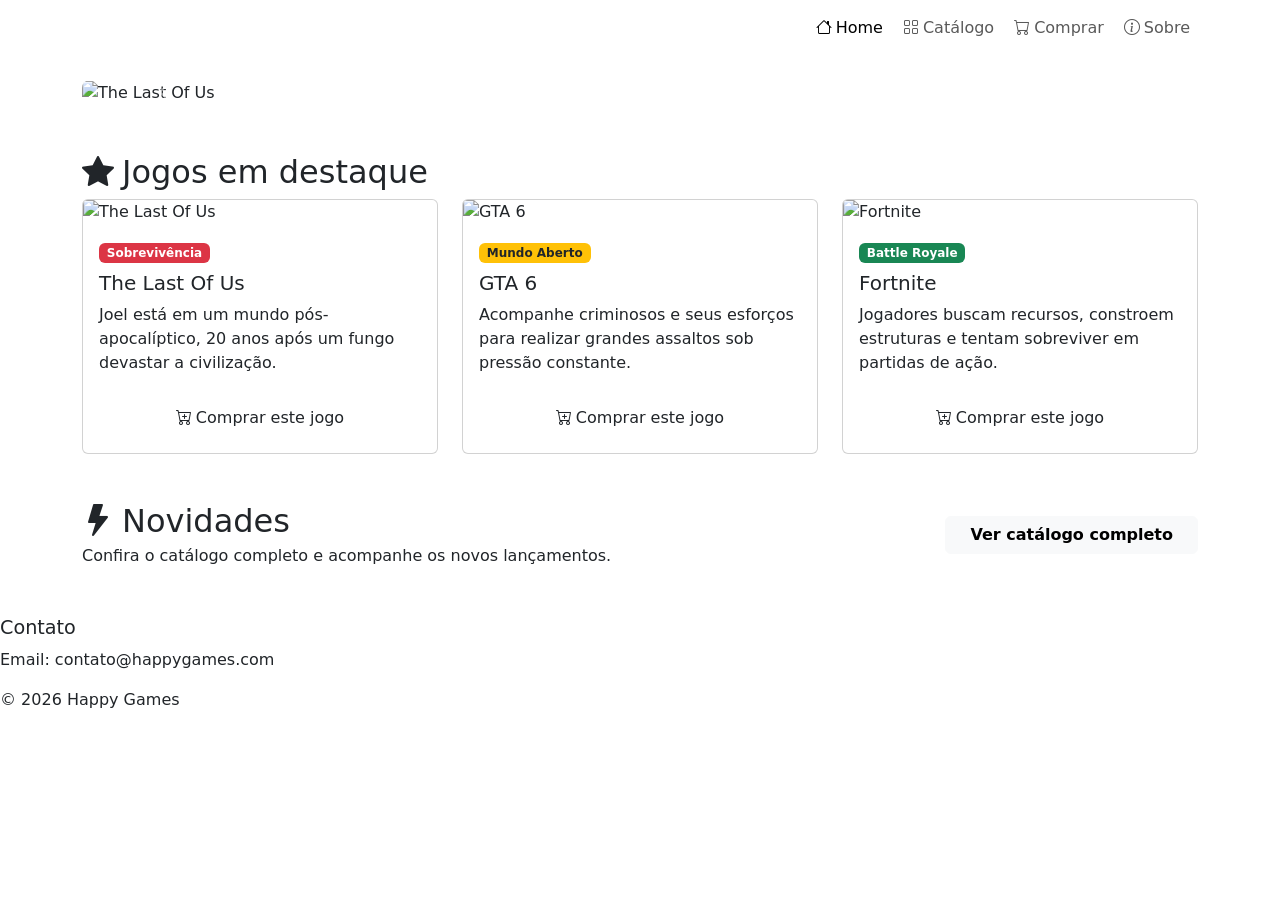
==== HTML/index.html @ f70ce32c "refactor: mover páginas HTML para a pasta HTML/" ====
<!doctype html>
<html lang="pt-BR">

<head>
  <meta charset="UTF-8" />
  <meta name="viewport" content="width=device-width, initial-scale=1.0" />
  <link rel="stylesheet" href="../CSS/style.css" />
  <link rel="stylesheet" href="../CSS/desktop.css" media="(min-width:1024px)" />
  <link href="https://cdn.jsdelivr.net/npm/bootstrap@5.3.0/dist/css/bootstrap.min.css" rel="stylesheet">
  <link href="https://cdn.jsdelivr.net/npm/bootstrap-icons@1.11.0/font/bootstrap-icons.css" rel="stylesheet">
  <title>Happy Games Store</title>
</head>

<body>
  <nav class="navbar navbar-expand-lg navbar-custom">
    <div class="container">
      <a class="navbar-brand text-white navbar-brand-custom" href="index.html">
        <i class="bi bi-controller me-2"></i>Happy Games
      </a>
      <button class="navbar-toggler" type="button" data-bs-toggle="collapse" data-bs-target="#navMenu" aria-controls="navMenu" aria-expanded="false" aria-label="Menu">
        <span class="navbar-toggler-icon"></span>
      </button>
      <div class="collapse navbar-collapse justify-content-end" id="navMenu">
        <ul class="navbar-nav gap-1">
          <li class="nav-item"><a class="nav-link active" href="index.html"><i class="bi bi-house me-1"></i>Home</a></li>
          <li class="nav-item"><a class="nav-link" href="catalogo.html"><i class="bi bi-grid me-1"></i>Catálogo</a></li>
          <li class="nav-item"><a class="nav-link" href="compra.html"><i class="bi bi-cart me-1"></i>Comprar</a></li>
          <li class="nav-item"><a class="nav-link" href="sobre.html"><i class="bi bi-info-circle me-1"></i>Sobre</a></li>
        </ul>
      </div>
    </div>
  </nav>

  <main>
    <div class="container py-4">
      <div id="heroCarousel" class="carousel slide hero-carousel mb-5 rounded-3 overflow-hidden" data-bs-ride="carousel" data-bs-interval="4000">
        <div class="carousel-indicators">
          <button type="button" data-bs-target="#heroCarousel" data-bs-slide-to="0" class="active"></button>
          <button type="button" data-bs-target="#heroCarousel" data-bs-slide-to="1"></button>
          <button type="button" data-bs-target="#heroCarousel" data-bs-slide-to="2"></button>
        </div>
        <div class="carousel-inner">
          <div class="carousel-item active">
            <img src="../Imagens/TLOU.jpg" alt="The Last Of Us">
            <div class="carousel-caption d-block">
              <span class="badge bg-danger badge-genero mb-2">Sobrevivência</span>
              <h2>The Last Of Us</h2>
              <p class="d-none d-md-block">Joel está em um mundo pós-apocalíptico, 20 anos após um fungo devastar a civilização.</p>
              <a href="compra.html" class="btn btn-comprar px-4 py-2" onclick="showToast('The Last Of Us')">Comprar agora</a>
            </div>
          </div>
          <div class="carousel-item">
            <img src="../Imagens/GTA.jpg" alt="GTA 6">
            <div class="carousel-caption d-block">
              <span class="badge bg-warning text-dark badge-genero mb-2">Mundo Aberto</span>
              <h2>GTA 6</h2>
              <p class="d-none d-md-block">Acompanhe criminosos e seus esforços para realizar grandes assaltos sob pressão constante.</p>
              <a href="compra.html" class="btn btn-comprar px-4 py-2" onclick="showToast('GTA 6')">Comprar agora</a>
            </div>
          </div>
          <div class="carousel-item">
            <img src="../Imagens/FORT.jpg" alt="Fortnite">
            <div class="carousel-caption d-block">
              <span class="badge bg-success badge-genero mb-2">Battle Royale</span>
              <h2>Fortnite</h2>
              <p class="d-none d-md-block">Jogadores buscam recursos, constroem estruturas e tentam sobreviver em partidas de ação.</p>
              <a href="compra.html" class="btn btn-comprar px-4 py-2" onclick="showToast('Fortnite')">Comprar agora</a>
            </div>
          </div>
        </div>
        <button class="carousel-control-prev" type="button" data-bs-target="#heroCarousel" data-bs-slide="prev">
          <span class="carousel-control-prev-icon"></span>
        </button>
        <button class="carousel-control-next" type="button" data-bs-target="#heroCarousel" data-bs-slide="next">
          <span class="carousel-control-next-icon"></span>
        </button>
      </div>
      <h2 class="section-title"><i class="bi bi-star-fill me-2" style="color:var(--accent)"></i>Jogos em destaque</h2>
      <div class="row row-cols-1 row-cols-md-3 g-4 mb-5">

        <div class="col">
          <div class="card game-card">
            <img src="../Imagens/TLOU.jpg" class="card-img-top" alt="The Last Of Us">
            <div class="card-body">
              <span class="badge bg-danger badge-genero mb-2">Sobrevivência</span>
              <h5 class="card-title">The Last Of Us</h5>
              <p class="card-text">Joel está em um mundo pós-apocalíptico, 20 anos após um fungo devastar a civilização.</p>
            </div>
            <div class="card-footer bg-transparent border-0 pb-3">
              <a href="compra.html" class="btn btn-comprar w-100" onclick="showToast('The Last Of Us')">
                <i class="bi bi-cart-plus me-1"></i>Comprar este jogo
              </a>
            </div>
          </div>
        </div>

        <div class="col">
          <div class="card game-card">
            <img src="../Imagens/GTA.jpg" class="card-img-top" alt="GTA 6">
            <div class="card-body">
              <span class="badge bg-warning text-dark badge-genero mb-2">Mundo Aberto</span>
              <h5 class="card-title">GTA 6</h5>
              <p class="card-text">Acompanhe criminosos e seus esforços para realizar grandes assaltos sob pressão constante.</p>
            </div>
            <div class="card-footer bg-transparent border-0 pb-3">
              <a href="compra.html" class="btn btn-comprar w-100" onclick="showToast('GTA 6')">
                <i class="bi bi-cart-plus me-1"></i>Comprar este jogo
              </a>
            </div>
          </div>
        </div>
        <div class="col">
          <div class="card game-card">
            <img src="../Imagens/FORT.jpg" class="card-img-top" alt="Fortnite">
            <div class="card-body">
              <span class="badge bg-success badge-genero mb-2">Battle Royale</span>
              <h5 class="card-title">Fortnite</h5>
              <p class="card-text">Jogadores buscam recursos, constroem estruturas e tentam sobreviver em partidas de ação.</p>
            </div>
            <div class="card-footer bg-transparent border-0 pb-3">
              <a href="compra.html" class="btn btn-comprar w-100" onclick="showToast('Fortnite')">
                <i class="bi bi-cart-plus me-1"></i>Comprar este jogo
              </a>
            </div>
          </div>
        </div>

      </div>

      <aside class="novidades-box mb-4">
        <div class="d-flex align-items-center justify-content-between flex-wrap gap-3">
          <div>
            <h2 class="mb-1"><i class="bi bi-lightning-fill me-2"></i>Novidades</h2>
            <p class="mb-0">Confira o catálogo completo e acompanhe os novos lançamentos.</p>
          </div>
          <a href="catalogo.html" class="btn btn-light fw-bold px-4">Ver catálogo completo</a>
        </div>
      </aside>

    </div>
  </main>

  <div class="toast-container-custom">
    <div id="gameToast" class="toast align-items-center text-bg-success border-0" role="alert" aria-live="assertive" aria-atomic="true">
      <div class="d-flex">
        <div class="toast-body fw-semibold">
          <i class="bi bi-check-circle me-2"></i><span id="toastMsg">Jogo adicionado!</span>
        </div>
        <button type="button" class="btn-close btn-close-white me-2 m-auto" data-bs-dismiss="toast"></button>
      </div>
    </div>
  </div>

  <footer>
    <h2 style="font-size:1.2rem; margin-bottom:0.5rem;">Contato</h2>
    <p>Email: contato@happygames.com</p>
    <p>&copy; 2026 Happy Games</p>
  </footer>

  <script src="https://cdn.jsdelivr.net/npm/bootstrap@5.3.0/dist/js/bootstrap.bundle.min.js"></script>
  <script src="../JavaScript/script.js"></script>
</body>
</html>
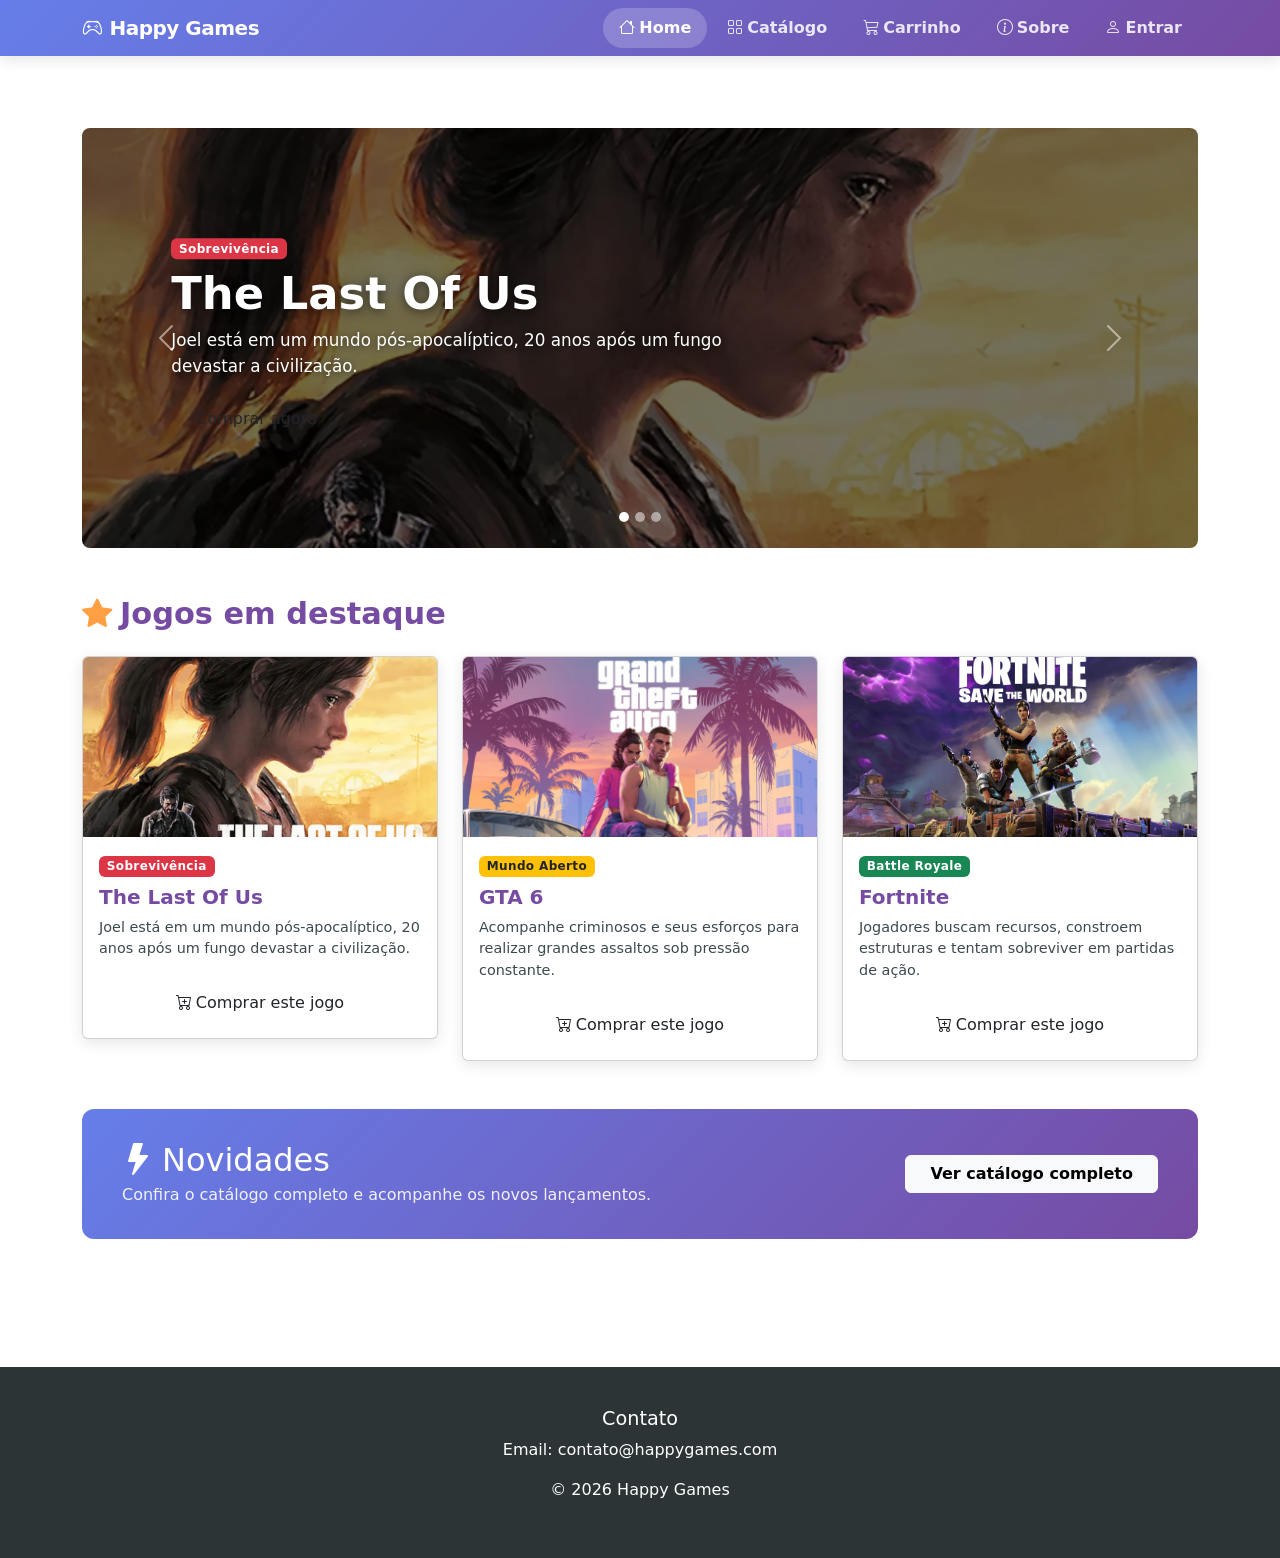
==== commit 00f4163b: "feat(navbar): adiciona carrinho e area de login em todas as paginas" ====
--- a/HTML/index.html
+++ b/HTML/index.html
@@ -24,8 +24,14 @@
         <ul class="navbar-nav gap-1">
           <li class="nav-item"><a class="nav-link active" href="index.html"><i class="bi bi-house me-1"></i>Home</a></li>
           <li class="nav-item"><a class="nav-link" href="catalogo.html"><i class="bi bi-grid me-1"></i>Catálogo</a></li>
-          <li class="nav-item"><a class="nav-link" href="compra.html"><i class="bi bi-cart me-1"></i>Comprar</a></li>
+          <li class="nav-item">
+            <a class="nav-link" href="carrinho.html" id="cartLink">
+              <i class="bi bi-cart3 me-1"></i>Carrinho
+              <span class="badge cart-badge" id="cartBadge" style="display:none;">0</span>
+            </a>
+          </li>
           <li class="nav-item"><a class="nav-link" href="sobre.html"><i class="bi bi-info-circle me-1"></i>Sobre</a></li>
+          <ul id="navbarAuth" class="navbar-nav gap-1"></ul>
         </ul>
       </div>
     </div>
@@ -158,6 +164,9 @@
   </footer>
 
   <script src="https://cdn.jsdelivr.net/npm/bootstrap@5.3.0/dist/js/bootstrap.bundle.min.js"></script>
+  <script src="../JavaScript/dados.js"></script>
+  <script src="../JavaScript/auth.js"></script>
+  <script src="../JavaScript/carrinho.js"></script>
   <script src="../JavaScript/script.js"></script>
 </body>
 </html>
--- a/CSS/style.css
+++ b/CSS/style.css
@@ -0,0 +1,638 @@
+    /* ============================================================
+       CARRINHO – badge e botão de adicionar ao carrinho
+    ============================================================ */
+    .cart-badge {
+      background: var(--accent);
+      color: #fff;
+      font-size: 0.65rem;
+      border-radius: 10px;
+      padding: 0.15em 0.5em;
+      min-width: 18px;
+      display: inline-flex;
+      align-items: center;
+      justify-content: center;
+      font-weight: 700;
+      vertical-align: middle;
+    }
+
+    .btn-cart {
+      background: rgba(255,255,255,0.12);
+      color: #fff;
+      border: 1.5px solid rgba(255,255,255,0.5);
+      border-radius: var(--radius);
+      font-weight: 700;
+      font-size: 0.88rem;
+      padding: 0.55rem 0.9rem;
+      transition: background 0.2s, border-color 0.2s;
+    }
+
+    .btn-cart:hover {
+      background: rgba(255,255,255,0.22);
+      border-color: #fff;
+      color: #fff;
+    }
+
+    .game-card .btn-cart {
+      background: #f0eeff;
+      color: var(--primary-dark);
+      border-color: #d0cbf0;
+    }
+
+    .game-card .btn-cart:hover {
+      background: var(--primary);
+      color: #fff;
+      border-color: var(--primary);
+    }
+
+    /* ============================================================
+       PAGAMENTO – seções PIX e boleto
+    ============================================================ */
+    .payment-btn {
+      font-size: 0.9rem;
+      padding: 0.5rem 1.1rem;
+      border-radius: 8px;
+      font-weight: 600;
+    }
+
+    .pix-icon {
+      font-size: 5rem;
+      color: var(--primary);
+    }
+
+    .boleto-icon {
+      font-size: 3.5rem;
+      color: #333;
+    }
+
+    .boleto-code {
+      background: #f5f5f5;
+      border: 1px solid #ddd;
+      font-size: 0.78rem;
+      word-break: break-all;
+    }
+
+    .navbar-brand-custom {
+      font-size: 1.5rem;
+      font-weight: 800;
+      letter-spacing: -0.5px;
+    }
+
+    /* ============================================================
+       PREÇO – tag de preço nos cards e resumo de compra
+    ============================================================ */
+    .preco-tag {
+      font-size: 1.1rem;
+      font-weight: 800;
+      color: var(--primary-dark);
+      letter-spacing: -0.3px;
+    }
+
+    .price-summary {
+      background: #f8f6ff;
+      border: 1.5px solid rgba(102, 126, 234, 0.25);
+      border-radius: var(--radius);
+      padding: 1rem 1.2rem;
+    }
+
+    .price-summary .resumo-item {
+      display: flex;
+      justify-content: space-between;
+      padding: 0.4rem 0;
+      border-bottom: 1px solid #ede8ff;
+      font-size: 0.95rem;
+    }
+
+    .price-summary .resumo-item:last-child {
+      border-bottom: none;
+    }
+
+    .price-summary .total-row {
+      color: var(--primary-dark);
+      font-size: 1.05rem;
+      padding-top: 0.6rem;
+    }
+
+    /* ============================================================
+       CARD – melhorias visuais de hover e imagem
+    ============================================================ */
+
+    .navbar-custom {
+      background: linear-gradient(135deg, var(--primary) 0%, var(--primary-dark) 100%);
+      box-shadow: var(--shadow);
+      padding: 0.8rem 0;
+    }
+
+    .navbar-custom .nav-link {
+      color: rgba(255, 255, 255, 0.85) !important;
+      font-weight: 600;
+      padding: 0.5rem 1rem !important;
+      border-radius: 50px;
+      transition: all 0.3s;
+    }
+
+    .navbar-custom .nav-link:hover,
+    .navbar-custom .nav-link.active {
+      background: rgba(255, 255, 255, 0.2);
+      color: #fff !important;
+    }
+
+    .navbar-toggler {
+      border-color: rgba(255, 255, 255, 0.4) !important;
+    }
+
+    .navbar-toggler-icon {
+      filter: invert(1);
+    }
+
+    .hero-carousel .carousel-item {
+      height: 420px;
+      position: relative;
+    }
+
+    .hero-carousel .carousel-item img {
+      width: 100%;
+      height: 420px;
+      object-fit: cover;
+      filter: brightness(0.45);
+    }
+
+    .hero-carousel .carousel-caption {
+      bottom: 50%;
+      transform: translateY(50%);
+      text-align: left;
+      left: 8%;
+      right: 40%;
+    }
+
+    .hero-carousel .carousel-caption h2 {
+      font-size: 2.8rem;
+      font-weight: 800;
+      text-shadow: 0 2px 12px rgba(0, 0, 0, 0.6);
+      margin-bottom: 0.5rem;
+    }
+
+    .hero-carousel .carousel-caption p {
+      font-size: 1.05rem;
+      text-shadow: 0 1px 6px rgba(0, 0, 0, 0.5);
+      margin-bottom: 1.2rem;
+    }
+
+    .hero-carousel .carousel-indicators button {
+      width: 10px;
+      height: 10px;
+      border-radius: 50%;
+    }
+
+    .badge-genero {
+      font-size: 0.72rem;
+      padding: 4px 10px;
+      border-radius: 20px;
+      font-weight: 600;
+      letter-spacing: 0.03em;
+    }
+
+    .game-card {
+      border: none;
+      border-radius: var(--radius);
+      box-shadow: var(--shadow);
+      transition: transform 0.3s ease, box-shadow 0.3s ease;
+      overflow: hidden;
+      height: 100%;
+    }
+
+    .game-card:hover {
+      transform: translateY(-8px);
+      box-shadow: 0 12px 30px rgba(0, 0, 0, 0.15);
+    }
+
+    .game-card .card-img-top {
+      height: 180px;
+      object-fit: cover;
+    }
+
+    .game-card .card-title {
+      color: var(--primary-dark);
+      font-weight: 700;
+    }
+
+    .game-card .card-text {
+      color: var(--text-light);
+      font-size: 0.9rem;
+    }
+
+    .btn-comprar {
+      background: var(--primary);
+      color: #fff;
+      border: none;
+      border-radius: 8px;
+      font-weight: 600;
+      transition: background 0.3s;
+    }
+
+    .btn-comprar:hover {
+      background: var(--primary-dark);
+      color: #fff;
+    }
+
+    .section-title {
+      color: var(--primary-dark);
+      font-weight: 800;
+      font-size: 1.9rem;
+      margin-bottom: 1.5rem;
+    }
+
+    .novidades-box {
+      background: linear-gradient(135deg, var(--primary) 0%, var(--primary-dark) 100%);
+      color: #fff;
+      border-radius: var(--radius);
+      padding: 2rem 2.5rem;
+    }
+
+    .novidades-box h2 {
+      color: #fff;
+    }
+
+    .novidades-box p {
+      opacity: 0.9;
+    }
+
+    .toast-container-custom {
+      position: fixed;
+      bottom: 1.5rem;
+      right: 1.5rem;
+      z-index: 9999;
+    }
+
+    footer {
+      background: #2d3436;
+      color: #fff;
+      padding: 2.5rem 0;
+      margin-top: 2rem;
+      text-align: center;
+    }
+
+    @media (max-width: 768px) {
+
+      .hero-carousel .carousel-item,
+      .hero-carousel .carousel-item img {
+        height: 280px;
+      }
+
+      .hero-carousel .carousel-caption {
+        right: 5%;
+        bottom: 40%;
+        transform: translateY(40%);
+      }
+
+      .hero-carousel .carousel-caption h2 {
+        font-size: 1.6rem;
+      }
+    }
+
+    :root {
+      --primary: #667eea;
+      --primary-dark: #764ba2;
+      --accent: #ff9f43;
+      --text-dark: #2d3436;
+      --text-light: #3c4a4f;
+      --bg-light: #f5f6fa;
+      --white: #ffffff;
+      --shadow: 0 4px 15px rgba(0, 0, 0, 0.1);
+      --radius: 12px;
+    }
+
+    * {
+      margin: 0;
+      padding: 0;
+      box-sizing: border-box;
+    }
+
+    html {
+      font-size: 100%;
+      scroll-behavior: smooth;
+    }
+
+    body {
+      font-family: "Segoe UI", Tahoma, sans-serif;
+      background-color: var(--bg-light);
+      color: var(--text-dark);
+      line-height: 1.6;
+      display: flex;
+      flex-direction: column;
+      min-height: 100vh;
+    }
+
+    .container {
+      width: 90%;
+      max-width: 1300px;
+      margin: 0 auto;
+    }
+
+    header {
+      background: linear-gradient(135deg,
+          var(--primary) 0%,
+          var(--primary-dark) 100%);
+      color: var(--white);
+      padding: 4rem 0;
+      text-align: center;
+      box-shadow: var(--shadow);
+    }
+
+    header>* {
+      width: 90%;
+      max-width: 1300px;
+      margin: 0 auto;
+    }
+
+    header h1 {
+      font-size: 2.5rem;
+      margin-bottom: 1rem;
+    }
+
+    header nav ul {
+      list-style: none;
+      display: flex;
+      justify-content: center;
+      gap: 1.5rem;
+      margin-top: 1.5rem;
+      flex-wrap: wrap;
+    }
+
+    header nav a {
+      color: var(--white);
+      text-decoration: none;
+      font-weight: bold;
+      padding: 0.6rem 1.5rem;
+      border: 1px solid rgba(255, 255, 255, 0.3);
+      border-radius: 50px;
+      transition: all 0.3s ease;
+    }
+
+    header nav a:hover {
+      background: var(--white);
+      color: var(--primary-dark);
+    }
+
+    main {
+      flex: 1;
+      padding: 3rem 0;
+    }
+
+    #jogos {
+      display: grid;
+      grid-template-columns: repeat(auto-fit, minmax(260px, 1fr));
+      gap: 2.5rem;
+      margin-top: 2rem;
+      padding: 0.5rem 0;
+    }
+
+    aside[aria-labelledby="novidades"] {
+      margin-top: 2rem;
+    }
+
+    main>.container>section[aria-labelledby="apresentacao"] {
+      text-align: center;
+      padding: 2rem 0;
+    }
+
+    main>.container>section[aria-labelledby="apresentacao"] h2 {
+      font-size: 2rem;
+      margin-bottom: 0.8rem;
+    }
+
+    main>.container>section[aria-labelledby="apresentacao"] p {
+      margin: 0.4rem auto;
+      max-width: 90%;
+      color: var(--text-light);
+    }
+
+    #jogos h2,
+    .titulo-secao {
+      grid-column: 1 / -1;
+      font-size: 2.2rem;
+      margin-bottom: 1.5rem;
+      text-align: center;
+      color: var(--primary-dark);
+    }
+
+    .navsec ul {
+      list-style: none;
+      padding: 0;
+      display: flex;
+      gap: 1rem;
+    }
+
+    .navsec a {
+      color: var(--white);
+      background: rgba(255, 255, 255, 0.08);
+      padding: 0.5rem 0.9rem;
+      border-radius: 8px;
+      text-decoration: none;
+    }
+
+    article {
+      background: var(--white);
+      border-radius: var(--radius);
+      overflow: hidden;
+      box-shadow: var(--shadow);
+      display: flex;
+      flex-direction: column;
+      transition: transform 0.3s ease;
+    }
+
+    article:hover {
+      transform: translateY(-10px);
+    }
+
+    article h3 {
+      padding: 1.5rem 1.5rem 0.5rem;
+      color: var(--primary-dark);
+    }
+
+    article p {
+      padding: 0 1.5rem;
+      color: var(--text-light);
+      flex-grow: 1;
+      margin-bottom: 1rem;
+    }
+
+    article a,
+    .btn-compra {
+      display: block;
+      margin: 0 1.5rem 1.5rem 1.5rem;
+      background: var(--primary);
+      color: var(--white);
+      text-align: center;
+      padding: 0.8rem;
+      text-decoration: none;
+      border-radius: 8px;
+      font-weight: bold;
+      transition: background 0.3s;
+    }
+
+    .formcompra {
+      background: var(--white);
+      padding: 2.5rem;
+      border-radius: var(--radius);
+      box-shadow: var(--shadow);
+      max-width: 700px;
+      margin: 2rem auto;
+    }
+
+    .formcompra button[type="submit"] {
+      width: auto !important;
+      display: block;
+      margin: 1.25rem auto 0;
+      padding: 0.85rem 2rem;
+      min-width: 220px;
+      box-shadow: var(--shadow);
+    }
+
+    fieldset {
+      border: 1px solid #eee;
+      padding: 1.5rem;
+      margin-bottom: 1.5rem;
+      border-radius: 10px;
+    }
+
+    legend {
+      font-weight: bold;
+      padding: 0 10px;
+      color: var(--primary);
+    }
+
+    label {
+      display: block;
+      margin-bottom: 0.4rem;
+      font-weight: 600;
+      margin-top: 0.5rem;
+    }
+
+    input,
+    select {
+      width: 100%;
+      padding: 0.8rem;
+      border: 1px solid #ddd;
+      border-radius: 8px;
+      margin-bottom: 0.5rem;
+      font-size: 1rem;
+    }
+
+    button[type="submit"] {
+      width: 100%;
+      background: var(--primary);
+      color: white;
+      padding: 1rem;
+      border: none;
+      border-radius: 8px;
+      font-size: 1.2rem;
+      font-weight: bold;
+      cursor: pointer;
+      transition: 0.3s;
+    }
+
+    button[type="submit"]:hover {
+      background: var(--primary-dark);
+    }
+
+    footer {
+      background: #2d3436;
+      color: var(--white);
+      text-align: center;
+      padding: 3rem 0;
+      margin-top: 2rem;
+    }
+
+    @media (min-width: 1800px) {
+      html {
+        font-size: 120%;
+      }
+    }
+
+    /* Mobile */
+    @media (max-width: 768px) {
+      header {
+        padding: 2rem 0;
+      }
+
+      header h1 {
+        font-size: 1.8rem;
+      }
+
+      .formcompra {
+        padding: 1.5rem;
+        width: 95%;
+      }
+
+      #jogos {
+        grid-template-columns: 1fr;
+        gap: 1.4rem;
+        padding: 0.5rem 0;
+      }
+
+      main>.container>section[aria-labelledby="apresentacao"] {
+        text-align: center;
+        padding: 2rem 0;
+      }
+
+      main>.container>section[aria-labelledby="apresentacao"] h2 {
+        font-size: 1.8rem;
+        margin-bottom: 0.6rem;
+      }
+
+      main>.container>section[aria-labelledby="apresentacao"] p {
+        margin: 0.4rem auto;
+        max-width: 90%;
+        color: var(--text-light);
+      }
+
+      article {
+        padding: 1rem;
+        min-height: auto;
+      }
+
+      .formcompra button[type="submit"] {
+        width: 100% !important;
+        min-width: 0;
+      }
+    }
+
+    .sobre-projeto,
+    .nossamissao,
+    .oquefazemos,
+    .nossovalores {
+      background: var(--white);
+      padding: 2.5rem;
+      border-radius: var(--radius);
+      box-shadow: var(--shadow);
+      margin-bottom: 2rem;
+      transition: transform 0.3s ease;
+    }
+
+    .sobre-projeto:hover,
+    .nossamissao:hover,
+    .oquefazemos:hover,
+    .nossovalores:hover {
+      transform: translateY(-5px);
+    }
+
+    main section h2 {
+      color: var(--primary-dark);
+      margin-bottom: 1rem;
+      font-size: 1.8rem;
+    }
+
+    .sobre-projeto p,
+    .nossamissao p,
+    .oquefazemos p,
+    .nossovalores p {
+      color: var(--text-dark);
+      font-size: 1.1rem;
+    }
+
+    .imagemdocard {
+      width: 250px !important;
+      height: 180px !important;
+      border-radius: 5%;
+
+    }
--- a/CSS/desktop.css
+++ b/CSS/desktop.css
@@ -0,0 +1,269 @@
+    /* Navbar global: ver style.css */
+
+    .search-bar .form-control {
+      border-radius: 50px 0 0 50px;
+      border: 2px solid #e0e0e0;
+      padding: 0.65rem 1.2rem;
+      font-size: 0.95rem;
+    }
+
+    .search-bar .form-control:focus {
+      border-color: var(--primary);
+      box-shadow: none;
+    }
+
+    .search-bar .btn-search {
+      border-radius: 0 50px 50px 0;
+      background: var(--primary);
+      color: #fff;
+      border: none;
+      padding: 0.65rem 1.4rem;
+      font-weight: 600;
+      transition: background 0.3s;
+    }
+
+    .search-bar .btn-search:hover {
+      background: var(--primary-dark);
+    }
+
+    .btn-filtro {
+      border: 2px solid var(--primary);
+      color: var(--primary);
+      border-radius: 50px;
+      padding: 0.6rem 1.4rem;
+      font-weight: 600;
+      background: transparent;
+      transition: all 0.3s;
+    }
+
+    .btn-filtro:hover {
+      background: var(--primary);
+      color: #fff;
+    }
+
+    /* .badge-genero, .game-card, .btn-comprar, .section-title: ver style.css */
+
+    .offcanvas-header {
+      background: linear-gradient(135deg, var(--primary) 0%, var(--primary-dark) 100%);
+      color: #fff;
+    }
+
+    .offcanvas-header .btn-close {
+      filter: invert(1);
+    }
+
+    .filter-label {
+      font-weight: 700;
+      color: var(--primary-dark);
+      font-size: 0.85rem;
+      text-transform: uppercase;
+      letter-spacing: 0.06em;
+      margin-bottom: 0.6rem;
+    }
+
+    .form-check-input:checked {
+      background-color: var(--primary);
+      border-color: var(--primary);
+    }
+
+    #noResults {
+      display: none;
+      text-align: center;
+      padding: 3rem 0;
+      color: var(--text-light);
+    }
+
+    /* .toast-container-custom, footer: ver style.css */
+
+    @media (min-width: 1024px) {
+      header {
+        padding: 1.5rem 0;
+      }
+
+      header .container {
+        display: flex;
+        align-items: center;
+        justify-content: space-between;
+        gap: 2rem;
+      }
+
+      header:not(:has(.container)) {
+        display: grid;
+        grid-template-columns: auto 1fr auto;
+        align-items: center;
+        gap: 1rem;
+        padding: 1.5rem 5%;
+      }
+
+      header:not(:has(.container))>* {
+        width: auto;
+        max-width: none;
+        margin: 0;
+      }
+
+      header:not(:has(.container)) h1 {
+        grid-column: 1;
+        margin: 0;
+      }
+
+      header:not(:has(.container)) p {
+        grid-column: 2;
+        margin: 0;
+      }
+
+      header:not(:has(.container)) nav {
+        grid-column: 3;
+        justify-self: end;
+      }
+
+      header>.container {
+        width: 90%;
+        max-width: 1300px;
+        margin: 0 auto;
+      }
+
+      header h1 {
+        font-size: 1.6rem;
+        margin: 0.5rem 0;
+        display: flex;
+        align-items: center;
+        gap: 0.6rem;
+      }
+
+      header nav ul {
+        justify-content: flex-end;
+        margin-top: 0;
+        flex-wrap: nowrap;
+      }
+
+      main>.container>section[aria-labelledby="apresentacao"] {
+        padding: 2rem 0 3rem;
+        text-align: center;
+        background: linear-gradient(135deg,
+            var(--primary) 0%,
+            var(--primary-dark) 100%);
+        color: var(--white);
+        border-radius: 12px;
+        margin-bottom: 3rem;
+      }
+
+      main>.container>section[aria-labelledby="apresentacao"] h2 {
+        font-size: 2.4rem;
+        margin-bottom: 1rem;
+        color: #fff;
+        text-shadow: 0 2px 8px rgba(0, 0, 0, 0.7);
+      }
+
+      main>.container>section[aria-labelledby="apresentacao"] p {
+        font-size: 1.1rem;
+        color: #fff;
+        text-shadow: 0 2px 8px rgba(0, 0, 0, 0.7);
+        opacity: 1;
+      }
+
+      #jogos {
+        grid-template-columns: repeat(3, 300px);
+        gap: 3rem;
+        padding: 1rem 0;
+        align-items: start;
+        justify-items: stretch;
+        grid-auto-rows: 1fr;
+        justify-content: center;
+        width: max-content;
+        margin: 0 auto;
+      }
+
+      article {
+        display: flex;
+        flex-direction: column;
+        justify-content: space-between;
+        padding: 2rem;
+        min-height: 200px;
+        box-shadow: var(--shadow);
+        border-radius: var(--radius);
+        height: 100%;
+      }
+
+      #jogos article>p:last-child {
+        margin-top: 0.5rem;
+        text-align: center;
+      }
+
+      #jogos article>p:last-child>a {
+        display: inline-block;
+        margin: 0 auto 0;
+        padding: 0.6rem 1rem;
+        min-width: 160px;
+        border-radius: 8px;
+      }
+
+      #jogos article {
+        margin: 0;
+      }
+
+      footer {
+        padding: 2.5rem 0;
+      }
+
+      .formcompra {
+        display: grid;
+        grid-template-columns: 1fr 1fr;
+        gap: 1.5rem;
+        max-width: 1000px;
+      }
+
+      .formcompra fieldset {
+        grid-column: 1 / -1;
+      }
+
+      .formcompra form {
+        display: contents;
+      }
+
+      .formcompra p {
+        display: flex;
+        flex-direction: column;
+      }
+
+      .formcompra button[type="submit"] {
+        grid-column: 1 / -1;
+        justify-self: center;
+        width: auto !important;
+        display: inline-block;
+        margin: 0;
+        padding: 0.85rem 2rem;
+        min-width: 220px;
+      }
+
+      .formcompra .btn-compra {
+        grid-column: 1 / -1;
+        justify-self: center;
+        display: inline-block;
+        margin: 0;
+        padding: 0.85rem 2rem;
+        min-width: 220px;
+        text-align: center;
+      }
+
+      main .sobre-projeto,
+      main .nossamissao,
+      main .oquefazemos,
+      main .nossovalores {
+        margin-bottom: 1.5rem;
+      }
+
+      body {
+        font-size: 1.05rem;
+      }
+    }
+
+    @media (min-width: 1400px) {
+      #jogos {
+        grid-template-columns: repeat(4, 300px);
+        width: max-content;
+      }
+
+      main>.container>section[aria-labelledby="apresentacao"] h2 {
+        font-size: 3.6rem;
+      }
+    }
